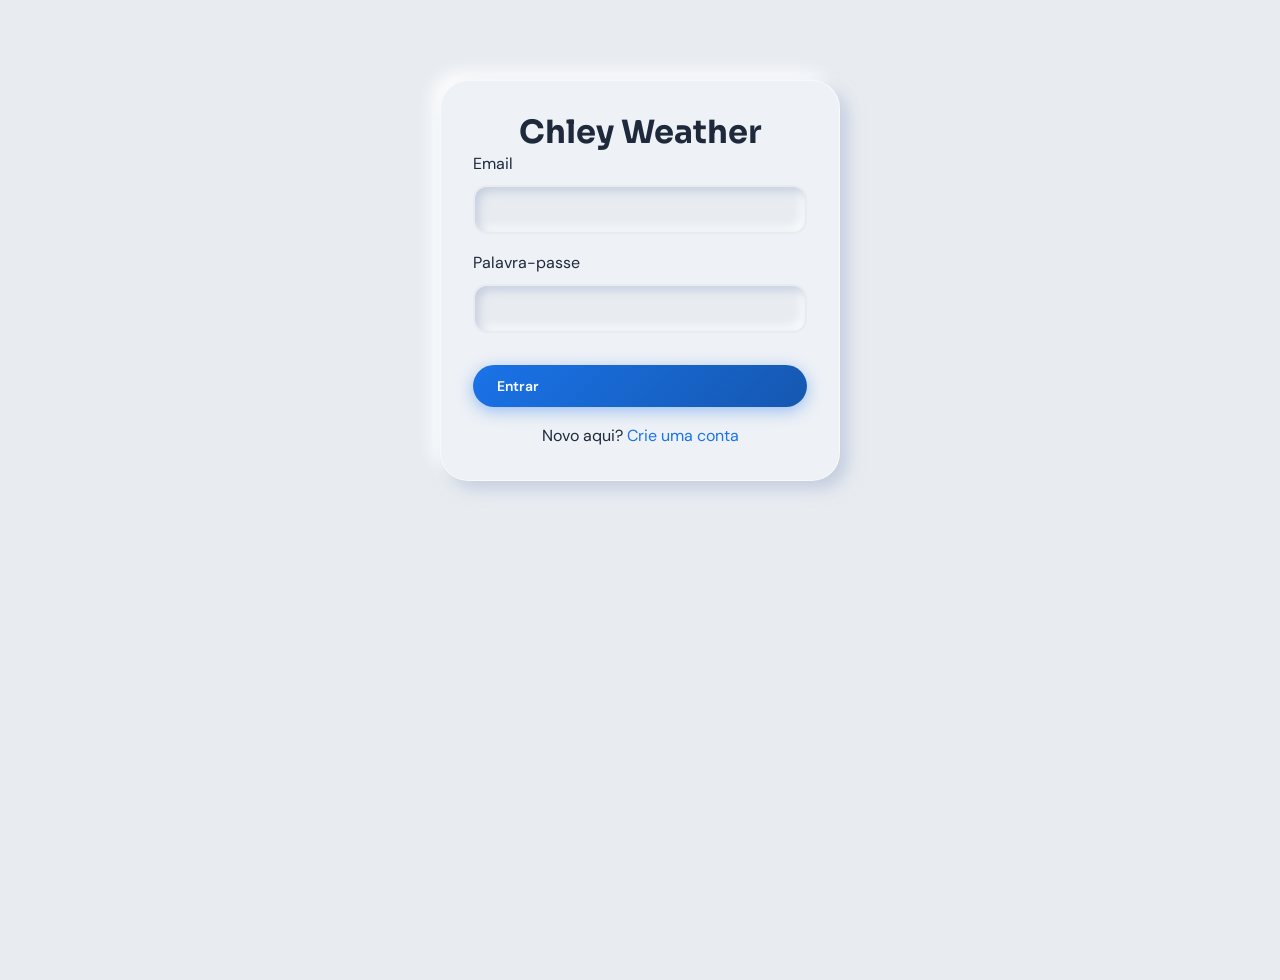
==== Frontend/index.html @ 893eeb81 "beliv" ====
<!DOCTYPE html>
<html lang="pt">
<head>
    <meta charset="UTF-8">
    <meta name="viewport" content="width=device-width, initial-scale=1.0">
    <title>Chley Weather - Login</title>
    <link rel="stylesheet" href="assets/css/variables.css">
    <link rel="stylesheet" href="assets/css/global.css">
    <link rel="stylesheet" href="assets/css/neumorphism.css">
</head>
<body>
    <div id="app" class="auth-page">
        <main class="auth-container">
            <div class="neu-card bounce-in" style="max-width: 400px; margin: 80px auto; padding: 2rem;">
                <h1 style="text-align: center;">Chley Weather</h1>
                <form id="login-form">
                    <div class="form-group">
                        <label>Email</label>
                        <input type="email" id="email" class="form-input" required>
                    </div>
                    <div class="form-group" style="margin-top: 1rem;">
                        <label>Palavra-passe</label>
                        <input type="password" id="password" class="form-input" required>
                    </div>
                    <button type="submit" class="btn btn-primary" style="width: 100%; margin-top: 2rem;">Entrar</button>
                </form>
                <p style="text-align: center; margin-top: 1rem;">
                    Novo aqui? <a href="pages/register.html">Crie uma conta</a>
                </p>
            </div>
        </main>
    </div>

    <script src="assets/js/storage.js"></script>
    <script src="assets/js/api.js"></script>
    <script src="assets/js/auth.js"></script>
    <script>
        document.getElementById('login-form').addEventListener('submit', async (e) => {
            e.preventDefault();
            const email = document.getElementById('email').value;
            const password = document.getElementById('password').value;
            // Aqui chama a lógica do auth.js que a Claude gerou
            const success = await Auth.login(email, password);
            if (success) window.location.href = 'pages/dashboard.html';
        });
    </script>
</body>
</html>
---- Frontend/assets/css/variables.css ----
/* ============================================================
   CSS Variables — Design Tokens
   weather-system/frontend/assets/css/variables.css
   ============================================================ */

:root {
  /* ── Brand ─────────────────────────────────────────────── */
  --primary:        #1a73e8;
  --primary-dark:   #1557b0;
  --primary-light:  #4a9eff;
  --accent:         #ff6d3b;
  --accent-dark:    #e85a28;
  --success:        #0ab577;
  --warning:        #f59e0b;
  --danger:         #ef4444;
  --info:           #06b6d4;

  /* ── Neutrals (Light Mode) ──────────────────────────────── */
  --bg-base:        #e8ecf1;
  --bg-card:        #eef1f6;
  --bg-surface:     #f4f6fa;
  --bg-elevated:    #ffffff;

  --text-primary:   #1e293b;
  --text-secondary: #64748b;
  --text-muted:     #94a3b8;
  --text-inverse:   #ffffff;

  --border:         rgba(255,255,255,0.6);
  --border-light:   rgba(0,0,0,0.06);

  /* ── Neomorphism Shadows (Light) ────────────────────────── */
  --shadow-neu-out: 
    8px 8px 16px rgba(174,185,211,0.6),
    -8px -8px 16px rgba(255,255,255,0.9);
  --shadow-neu-in:
    inset 4px 4px 10px rgba(174,185,211,0.6),
    inset -4px -4px 10px rgba(255,255,255,0.9);
  --shadow-neu-sm:
    4px 4px 8px rgba(174,185,211,0.5),
    -4px -4px 8px rgba(255,255,255,0.8);
  --shadow-card:
    0 4px 24px rgba(30,41,59,0.08),
    0 1px 4px rgba(30,41,59,0.04);
  --shadow-float:
    0 20px 60px rgba(30,41,59,0.15),
    0 4px 12px rgba(30,41,59,0.08);

  /* ── Typography ─────────────────────────────────────────── */
  --font-display: 'Sora', 'Segoe UI', sans-serif;
  --font-body:    'DM Sans', 'Segoe UI', sans-serif;
  --font-mono:    'JetBrains Mono', 'Fira Code', monospace;

  --text-xs:   0.75rem;
  --text-sm:   0.875rem;
  --text-base: 1rem;
  --text-lg:   1.125rem;
  --text-xl:   1.25rem;
  --text-2xl:  1.5rem;
  --text-3xl:  1.875rem;
  --text-4xl:  2.25rem;
  --text-5xl:  3rem;

  --weight-normal: 400;
  --weight-medium: 500;
  --weight-semibold: 600;
  --weight-bold: 700;

  /* ── Spacing ─────────────────────────────────────────────── */
  --space-1:  0.25rem;
  --space-2:  0.5rem;
  --space-3:  0.75rem;
  --space-4:  1rem;
  --space-5:  1.25rem;
  --space-6:  1.5rem;
  --space-8:  2rem;
  --space-10: 2.5rem;
  --space-12: 3rem;
  --space-16: 4rem;
  --space-20: 5rem;

  /* ── Radius ──────────────────────────────────────────────── */
  --radius-sm:  8px;
  --radius-md:  14px;
  --radius-lg:  20px;
  --radius-xl:  28px;
  --radius-2xl: 36px;
  --radius-full: 9999px;

  /* ── Layout ──────────────────────────────────────────────── */
  --sidebar-width: 260px;
  --navbar-height: 68px;
  --max-content:   1200px;

  /* ── Transitions ─────────────────────────────────────────── */
  --transition-fast:   all 0.15s ease;
  --transition-base:   all 0.25s ease;
  --transition-slow:   all 0.4s cubic-bezier(0.4,0,0.2,1);
  --transition-spring: all 0.5s cubic-bezier(0.34,1.56,0.64,1);

  /* ── Z-index ─────────────────────────────────────────────── */
  --z-below:    -1;
  --z-base:      0;
  --z-raised:   10;
  --z-dropdown: 100;
  --z-sticky:   200;
  --z-overlay:  300;
  --z-modal:    400;
  --z-toast:    500;
}

/* ── Dark Mode Overrides ──────────────────────────────────── */
[data-theme="dark"] {
  --bg-base:        #0f1724;
  --bg-card:        #151f2e;
  --bg-surface:     #1a2535;
  --bg-elevated:    #1e2d40;

  --text-primary:   #e2e8f0;
  --text-secondary: #94a3b8;
  --text-muted:     #64748b;

  --border:         rgba(255,255,255,0.08);
  --border-light:   rgba(255,255,255,0.04);

  --shadow-neu-out:
    8px 8px 16px rgba(0,0,0,0.4),
    -8px -8px 16px rgba(255,255,255,0.03);
  --shadow-neu-in:
    inset 4px 4px 10px rgba(0,0,0,0.4),
    inset -4px -4px 10px rgba(255,255,255,0.03);
  --shadow-neu-sm:
    4px 4px 8px rgba(0,0,0,0.35),
    -4px -4px 8px rgba(255,255,255,0.025);
  --shadow-card:
    0 4px 24px rgba(0,0,0,0.3),
    0 1px 4px rgba(0,0,0,0.2);
  --shadow-float:
    0 20px 60px rgba(0,0,0,0.5),
    0 4px 12px rgba(0,0,0,0.3);
}
---- Frontend/assets/css/global.css ----
/* ============================================================
   Global Styles
   weather-system/frontend/assets/css/global.css
   ============================================================ */

@import url('https://fonts.googleapis.com/css2?family=Sora:wght@400;500;600;700;800&family=DM+Sans:wght@400;500;600&display=swap');

/* ── Reset ────────────────────────────────────────────────── */
*, *::before, *::after { box-sizing: border-box; margin: 0; padding: 0; }

html {
  font-size: 16px;
  scroll-behavior: smooth;
  -webkit-text-size-adjust: 100%;
}

body {
  font-family: var(--font-body);
  font-size: var(--text-base);
  color: var(--text-primary);
  background-color: var(--bg-base);
  line-height: 1.6;
  min-height: 100vh;
  transition: background-color 0.3s ease, color 0.3s ease;
  overflow-x: hidden;
}

/* ── Typography ───────────────────────────────────────────── */
h1,h2,h3,h4,h5,h6 {
  font-family: var(--font-display);
  font-weight: var(--weight-bold);
  line-height: 1.2;
  color: var(--text-primary);
}

a { color: var(--primary); text-decoration: none; transition: var(--transition-fast); }
a:hover { color: var(--primary-dark); }

img { max-width: 100%; display: block; }

button { cursor: pointer; font-family: var(--font-body); border: none; background: none; }

input, select, textarea {
  font-family: var(--font-body);
  font-size: var(--text-base);
  color: var(--text-primary);
}

/* ── Layout ───────────────────────────────────────────────── */
.app-container {
  display: flex;
  min-height: 100vh;
}

.main-content {
  flex: 1;
  margin-left: var(--sidebar-width);
  padding-top: var(--navbar-height);
  transition: margin-left 0.3s ease;
  min-height: 100vh;
}

.main-content.sidebar-collapsed {
  margin-left: 72px;
}

.page-content {
  padding: var(--space-8);
  max-width: var(--max-content);
  margin: 0 auto;
}

/* ── Card ─────────────────────────────────────────────────── */
.card {
  background: var(--bg-card);
  border-radius: var(--radius-xl);
  padding: var(--space-6);
  box-shadow: var(--shadow-neu-out);
  border: 1px solid var(--border);
  transition: var(--transition-base);
}

.card:hover {
  transform: translateY(-2px);
  box-shadow: var(--shadow-float);
}

.card-flat {
  background: var(--bg-surface);
  border-radius: var(--radius-lg);
  padding: var(--space-6);
  border: 1px solid var(--border-light);
  box-shadow: var(--shadow-card);
}

/* ── Buttons ──────────────────────────────────────────────── */
.btn {
  display: inline-flex;
  align-items: center;
  gap: var(--space-2);
  padding: var(--space-3) var(--space-6);
  border-radius: var(--radius-full);
  font-size: var(--text-sm);
  font-weight: var(--weight-semibold);
  font-family: var(--font-body);
  border: none;
  cursor: pointer;
  transition: var(--transition-spring);
  text-decoration: none;
  white-space: nowrap;
  position: relative;
  overflow: hidden;
}

.btn::after {
  content: '';
  position: absolute;
  inset: 0;
  background: rgba(255,255,255,0);
  transition: background 0.2s;
}

.btn:hover::after { background: rgba(255,255,255,0.12); }

.btn-primary {
  background: linear-gradient(135deg, var(--primary), var(--primary-dark));
  color: #fff;
  box-shadow: 0 4px 16px rgba(26,115,232,0.4);
}
.btn-primary:hover {
  transform: translateY(-1px);
  box-shadow: 0 8px 24px rgba(26,115,232,0.5);
}

.btn-secondary {
  background: var(--bg-surface);
  color: var(--text-primary);
  box-shadow: var(--shadow-neu-sm);
}
.btn-secondary:hover { box-shadow: var(--shadow-neu-out); }

.btn-accent {
  background: linear-gradient(135deg, var(--accent), var(--accent-dark));
  color: #fff;
  box-shadow: 0 4px 16px rgba(255,109,59,0.4);
}

.btn-danger {
  background: linear-gradient(135deg, var(--danger), #c53030);
  color: #fff;
  box-shadow: 0 4px 12px rgba(239,68,68,0.4);
}

.btn-ghost {
  background: transparent;
  color: var(--text-secondary);
  padding: var(--space-2) var(--space-4);
}
.btn-ghost:hover { background: var(--border-light); color: var(--text-primary); }

.btn-sm { padding: var(--space-2) var(--space-4); font-size: var(--text-xs); }
.btn-lg { padding: var(--space-4) var(--space-8); font-size: var(--text-lg); }
.btn-icon { padding: var(--space-3); border-radius: var(--radius-full); aspect-ratio: 1; justify-content: center; }

.btn:disabled { opacity: 0.6; cursor: not-allowed; transform: none !important; }

/* ── Form Elements ────────────────────────────────────────── */
.form-group { display: flex; flex-direction: column; gap: var(--space-2); }

.form-label {
  font-size: var(--text-sm);
  font-weight: var(--weight-medium);
  color: var(--text-secondary);
}

.form-input {
  width: 100%;
  padding: var(--space-3) var(--space-4);
  border-radius: var(--radius-md);
  border: 2px solid transparent;
  background: var(--bg-base);
  color: var(--text-primary);
  font-size: var(--text-base);
  transition: var(--transition-base);
  box-shadow: var(--shadow-neu-in);
  outline: none;
}

.form-input:focus {
  border-color: var(--primary);
  box-shadow: var(--shadow-neu-in), 0 0 0 4px rgba(26,115,232,0.1);
}

.form-input::placeholder { color: var(--text-muted); }

.form-error {
  font-size: var(--text-xs);
  color: var(--danger);
  display: flex;
  align-items: center;
  gap: var(--space-1);
}

/* ── Badge ────────────────────────────────────────────────── */
.badge {
  display: inline-flex;
  align-items: center;
  padding: 2px var(--space-2);
  border-radius: var(--radius-full);
  font-size: var(--text-xs);
  font-weight: var(--weight-semibold);
}

.badge-primary { background: rgba(26,115,232,0.12); color: var(--primary); }
.badge-success { background: rgba(10,181,119,0.12); color: var(--success); }
.badge-warning { background: rgba(245,158,11,0.12); color: var(--warning); }
.badge-danger  { background: rgba(239, 68, 68,0.12); color: var(--danger);  }

/* ── Avatar ───────────────────────────────────────────────── */
.avatar {
  width: 40px; height: 40px;
  border-radius: var(--radius-full);
  background: linear-gradient(135deg, var(--primary), var(--accent));
  color: #fff;
  font-weight: var(--weight-bold);
  display: flex; align-items: center; justify-content: center;
  font-size: var(--text-sm);
  flex-shrink: 0;
  overflow: hidden;
}

.avatar img { width: 100%; height: 100%; object-fit: cover; }

/* ── Divider ──────────────────────────────────────────────── */
.divider {
  height: 1px;
  background: var(--border-light);
  margin: var(--space-4) 0;
}

/* ── Grid ─────────────────────────────────────────────────── */
.grid { display: grid; gap: var(--space-4); }
.grid-2 { grid-template-columns: repeat(2,1fr); }
.grid-3 { grid-template-columns: repeat(3,1fr); }
.grid-4 { grid-template-columns: repeat(4,1fr); }
.grid-auto { grid-template-columns: repeat(auto-fill, minmax(280px,1fr)); }

/* ── Utility ──────────────────────────────────────────────── */
.hidden   { display: none !important; }
.flex     { display: flex; }
.flex-col { flex-direction: column; }
.items-center  { align-items: center; }
.justify-between { justify-content: space-between; }
.gap-2 { gap: var(--space-2); }
.gap-4 { gap: var(--space-4); }
.text-center { text-align: center; }
.text-muted  { color: var(--text-muted); }
.text-sm     { font-size: var(--text-sm); }
.font-bold   { font-weight: var(--weight-bold); }
.w-full      { width: 100%; }
.mt-4  { margin-top: var(--space-4); }
.mb-4  { margin-bottom: var(--space-4); }
.mb-6  { margin-bottom: var(--space-6); }
.mb-8  { margin-bottom: var(--space-8); }
.p-4   { padding: var(--space-4); }
.p-6   { padding: var(--space-6); }

/* ── Toast notifications ──────────────────────────────────── */
#toast-container {
  position: fixed;
  bottom: var(--space-6);
  right: var(--space-6);
  z-index: var(--z-toast);
  display: flex;
  flex-direction: column;
  gap: var(--space-3);
  pointer-events: none;
}

.toast {
  background: var(--bg-elevated);
  border-radius: var(--radius-lg);
  padding: var(--space-4) var(--space-5);
  box-shadow: var(--shadow-float);
  border-left: 4px solid var(--primary);
  display: flex;
  align-items: center;
  gap: var(--space-3);
  min-width: 280px;
  max-width: 400px;
  pointer-events: all;
  animation: slideInRight 0.3s ease, fadeOut 0.4s ease 2.8s forwards;
  font-size: var(--text-sm);
}

.toast.toast-success { border-color: var(--success); }
.toast.toast-error   { border-color: var(--danger); }
.toast.toast-warning { border-color: var(--warning); }
.toast-icon { font-size: 1.25rem; flex-shrink: 0; }

/* ── Page Header ──────────────────────────────────────────── */
.page-header {
  margin-bottom: var(--space-8);
}

.page-header h1 {
  font-size: var(--text-3xl);
  font-weight: 800;
  background: linear-gradient(135deg, var(--primary), var(--accent));
  -webkit-background-clip: text;
  -webkit-text-fill-color: transparent;
  background-clip: text;
}

.page-header p {
  color: var(--text-secondary);
  margin-top: var(--space-2);
}

/* ── Scrollbar ────────────────────────────────────────────── */
::-webkit-scrollbar { width: 6px; height: 6px; }
::-webkit-scrollbar-track { background: transparent; }
::-webkit-scrollbar-thumb { background: var(--text-muted); border-radius: var(--radius-full); }
::-webkit-scrollbar-thumb:hover { background: var(--text-secondary); }
---- Frontend/assets/css/neumorphism.css ----
/* ============================================================
   Neumorphism UI Components
   weather-system/frontend/assets/css/neumorphism.css
   ============================================================ */

/* ── Neu Card ─────────────────────────────────────────────── */
.neu-card {
  background: var(--bg-card);
  border-radius: var(--radius-xl);
  box-shadow: var(--shadow-neu-out);
  border: 1px solid var(--border);
  transition: var(--transition-base);
}

.neu-card:hover {
  box-shadow:
    12px 12px 24px rgba(174,185,211,0.7),
    -12px -12px 24px rgba(255,255,255,0.95);
}

[data-theme="dark"] .neu-card:hover {
  box-shadow:
    12px 12px 24px rgba(0,0,0,0.5),
    -12px -12px 24px rgba(255,255,255,0.04);
}

/* ── Neu Inset ────────────────────────────────────────────── */
.neu-inset {
  background: var(--bg-base);
  border-radius: var(--radius-md);
  box-shadow: var(--shadow-neu-in);
  border: 1px solid var(--border-light);
}

/* ── Neu Button ───────────────────────────────────────────── */
.neu-btn {
  background: var(--bg-card);
  border-radius: var(--radius-full);
  box-shadow: var(--shadow-neu-out);
  border: 1px solid var(--border);
  padding: var(--space-3) var(--space-6);
  color: var(--text-primary);
  font-weight: var(--weight-semibold);
  font-size: var(--text-sm);
  transition: var(--transition-base);
  cursor: pointer;
  font-family: var(--font-body);
}

.neu-btn:hover {
  box-shadow: var(--shadow-neu-in);
  transform: scale(0.98);
}

.neu-btn:active {
  box-shadow: var(--shadow-neu-in);
  transform: scale(0.96);
}

/* ── Neu Icon Button ──────────────────────────────────────── */
.neu-icon-btn {
  width: 44px; height: 44px;
  border-radius: var(--radius-full);
  background: var(--bg-card);
  box-shadow: var(--shadow-neu-sm);
  border: 1px solid var(--border);
  display: flex;
  align-items: center;
  justify-content: center;
  cursor: pointer;
  color: var(--text-secondary);
  transition: var(--transition-base);
  font-size: 1.1rem;
}

.neu-icon-btn:hover {
  color: var(--primary);
  box-shadow: var(--shadow-neu-out);
}

.neu-icon-btn:active {
  box-shadow: var(--shadow-neu-in);
  transform: scale(0.95);
}

.neu-icon-btn.active {
  box-shadow: var(--shadow-neu-in);
  color: var(--primary);
}

/* ── Neu Toggle ───────────────────────────────────────────── */
.neu-toggle {
  position: relative;
  display: inline-block;
  width: 52px;
  height: 28px;
}

.neu-toggle input { display: none; }

.neu-toggle-slider {
  position: absolute;
  inset: 0;
  background: var(--bg-base);
  border-radius: var(--radius-full);
  box-shadow: var(--shadow-neu-in);
  cursor: pointer;
  transition: var(--transition-base);
}

.neu-toggle-slider::after {
  content: '';
  position: absolute;
  width: 20px; height: 20px;
  top: 4px; left: 4px;
  border-radius: 50%;
  background: var(--text-muted);
  box-shadow: var(--shadow-neu-sm);
  transition: var(--transition-spring);
}

.neu-toggle input:checked + .neu-toggle-slider::after {
  transform: translateX(24px);
  background: var(--primary);
}

/* ── Neu Progress ─────────────────────────────────────────── */
.neu-progress {
  height: 8px;
  border-radius: var(--radius-full);
  background: var(--bg-base);
  box-shadow: var(--shadow-neu-in);
  overflow: hidden;
}

.neu-progress-bar {
  height: 100%;
  border-radius: var(--radius-full);
  background: linear-gradient(90deg, var(--primary), var(--accent));
  transition: width 0.6s cubic-bezier(0.4,0,0.2,1);
}

/* ── Neu Tab ──────────────────────────────────────────────── */
.neu-tabs {
  display: flex;
  gap: var(--space-1);
  background: var(--bg-base);
  border-radius: var(--radius-full);
  padding: 4px;
  box-shadow: var(--shadow-neu-in);
}

.neu-tab {
  flex: 1;
  padding: var(--space-2) var(--space-4);
  border-radius: var(--radius-full);
  font-size: var(--text-sm);
  font-weight: var(--weight-medium);
  color: var(--text-muted);
  cursor: pointer;
  transition: var(--transition-base);
  text-align: center;
  border: none;
  background: none;
  font-family: var(--font-body);
}

.neu-tab.active {
  background: var(--bg-card);
  color: var(--primary);
  box-shadow: var(--shadow-neu-sm);
  font-weight: var(--weight-semibold);
}

/* ── Neu Stat Card ────────────────────────────────────────── */
.neu-stat-card {
  background: var(--bg-card);
  border-radius: var(--radius-xl);
  padding: var(--space-5);
  box-shadow: var(--shadow-neu-out);
  border: 1px solid var(--border);
  display: flex;
  flex-direction: column;
  gap: var(--space-3);
}

.neu-stat-icon {
  width: 48px; height: 48px;
  border-radius: var(--radius-lg);
  display: flex;
  align-items: center;
  justify-content: center;
  font-size: 1.4rem;
  box-shadow: var(--shadow-neu-out);
  background: var(--bg-card);
}

.neu-stat-value {
  font-family: var(--font-display);
  font-size: var(--text-3xl);
  font-weight: 800;
  color: var(--text-primary);
  line-height: 1;
}

.neu-stat-label {
  font-size: var(--text-sm);
  color: var(--text-muted);
  font-weight: var(--weight-medium);
}

/* ── Weather Card Main ────────────────────────────────────── */
.weather-hero {
  background: linear-gradient(135deg, var(--primary) 0%, #6366f1 50%, var(--accent) 100%);
  background-size: 200% 200%;
  animation: gradientShift 8s ease infinite;
  border-radius: var(--radius-2xl);
  padding: var(--space-8);
  color: #fff;
  position: relative;
  overflow: hidden;
  box-shadow: 0 8px 40px rgba(26,115,232,0.4);
}

.weather-hero::before {
  content: '';
  position: absolute;
  top: -60px; right: -60px;
  width: 200px; height: 200px;
  border-radius: 50%;
  background: rgba(255,255,255,0.08);
}

.weather-hero::after {
  content: '';
  position: absolute;
  bottom: -40px; left: -40px;
  width: 150px; height: 150px;
  border-radius: 50%;
  background: rgba(255,255,255,0.06);
}

.weather-hero-temp {
  font-family: var(--font-display);
  font-size: clamp(3.5rem, 8vw, 6rem);
  font-weight: 800;
  line-height: 1;
  text-shadow: 0 2px 12px rgba(0,0,0,0.15);
}

.weather-hero-icon {
  font-size: clamp(4rem, 10vw, 8rem);
  text-shadow: 0 4px 16px rgba(0,0,0,0.2);
}

/* ── Forecast Strip ───────────────────────────────────────── */
.forecast-strip {
  display: flex;
  gap: var(--space-3);
  overflow-x: auto;
  padding-bottom: var(--space-2);
  scrollbar-width: none;
}
.forecast-strip::-webkit-scrollbar { display: none; }

.forecast-item {
  flex-shrink: 0;
  background: var(--bg-card);
  border-radius: var(--radius-lg);
  padding: var(--space-4) var(--space-5);
  box-shadow: var(--shadow-neu-sm);
  border: 1px solid var(--border);
  text-align: center;
  min-width: 90px;
  transition: var(--transition-base);
  cursor: pointer;
}

.forecast-item:hover,
.forecast-item.active {
  box-shadow: var(--shadow-neu-out);
  transform: translateY(-3px);
}

.forecast-item.active {
  border-color: var(--primary);
  background: rgba(26,115,232,0.08);
}
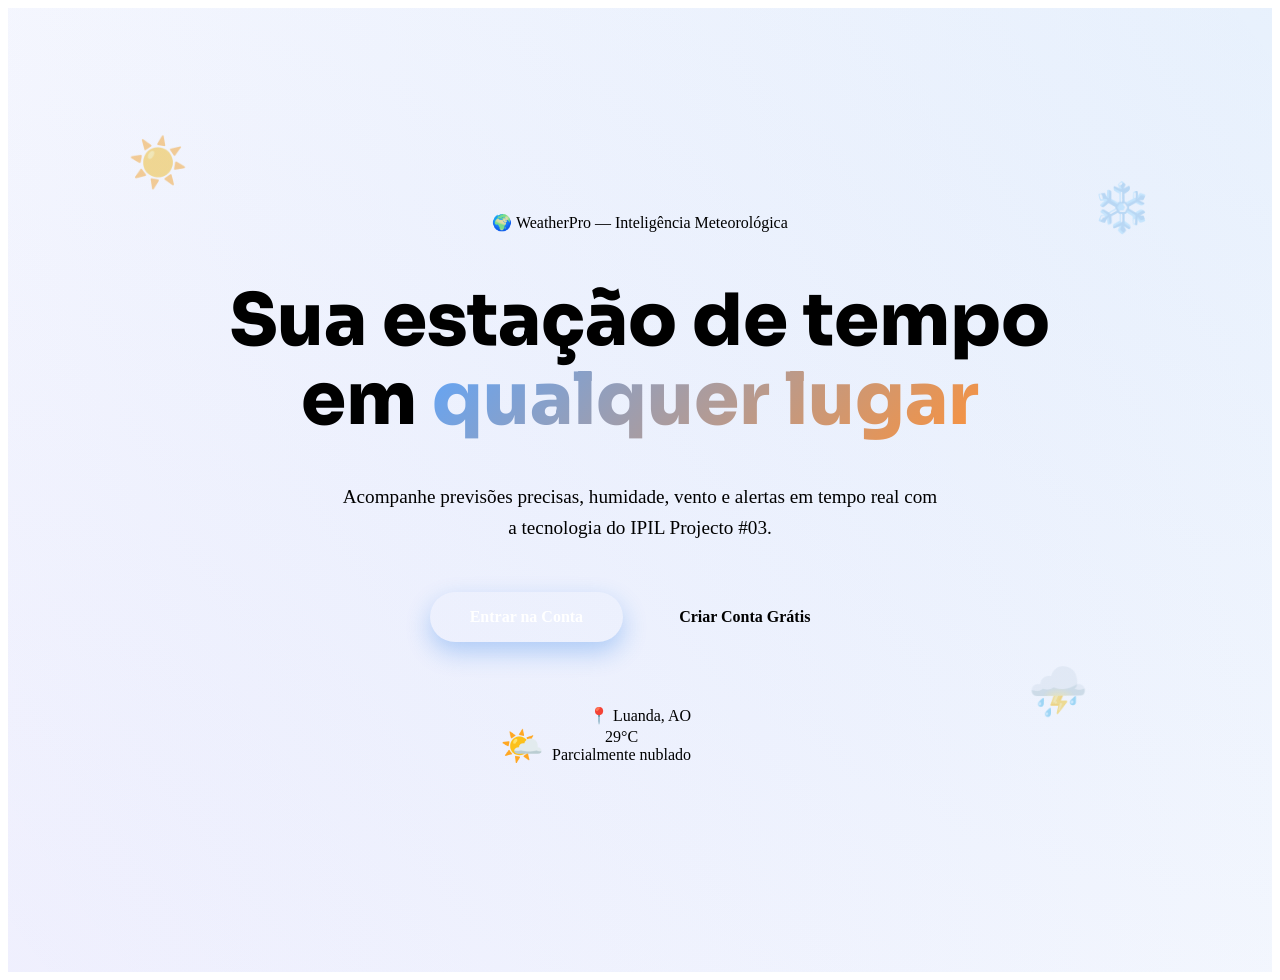
==== commit 259bc570: "beliv" ====
--- a/Frontend/index.html
+++ b/Frontend/index.html
@@ -1,48 +1,135 @@
 <!DOCTYPE html>
-<html lang="pt">
+<html lang="pt" data-theme="light">
 <head>
-    <meta charset="UTF-8">
-    <meta name="viewport" content="width=device-width, initial-scale=1.0">
-    <title>Chley Weather - Login</title>
-    <link rel="stylesheet" href="assets/css/variables.css">
-    <link rel="stylesheet" href="assets/css/global.css">
-    <link rel="stylesheet" href="assets/css/neumorphism.css">
+  <meta charset="UTF-8">
+  <meta name="viewport" content="width=device-width, initial-scale=1.0">
+  <title>WeatherPro — O Clima em Tempo Real</title>
+  <link rel="icon" href="data:image/svg+xml,<svg xmlns='http://www.w3.org/2000/svg' viewBox='0 0 100 100'><text y='.9em' font-size='90'>🌤️</text></svg>">
+  
+  <link rel="preconnect" href="https://fonts.googleapis.com">
+  <link href="https://fonts.googleapis.com/css2?family=Sora:wght@400;600;800&family=DM+Sans:wght@400;500;700&display=swap" rel="stylesheet">
+  
+  <link rel="stylesheet" href="../assets/css/variables.css">
+  <link rel="stylesheet" href="../assets/css/global.css">
+  <link rel="stylesheet" href="../assets/css/animations.css">
+  <link rel="stylesheet" href="../assets/css/neumorphism.css">
+
+  <style>
+    /* Hero Section */
+    .hero {
+      min-height: 100vh;
+      display: flex;
+      flex-direction: column;
+      align-items: center;
+      justify-content: center;
+      text-align: center;
+      padding: 2rem;
+      background: radial-gradient(circle at top right, rgba(26,115,232,0.1), transparent),
+                  radial-gradient(circle at bottom left, rgba(99,102,241,0.1), transparent);
+    }
+
+    .hero-title {
+      font-family: 'Sora', sans-serif;
+      font-size: clamp(2.5rem, 6vw, 4.5rem);
+      font-weight: 800;
+      line-height: 1.1;
+      margin-bottom: 1.5rem;
+      color: var(--text-primary);
+    }
+
+    .hero-title span {
+      background: linear-gradient(135deg, #60a5fa, #fb923c);
+      -webkit-background-clip: text;
+      -webkit-text-fill-color: transparent;
+    }
+
+    .hero-desc {
+      max-width: 600px;
+      font-size: 1.2rem;
+      color: var(--text-secondary);
+      margin-bottom: 3rem;
+      line-height: 1.6;
+    }
+
+    .nav-buttons {
+      display: flex;
+      gap: 1rem;
+      flex-wrap: wrap;
+      justify-content: center;
+    }
+
+    /* Estilo do botão seguindo o padrão do login */
+    .btn-primary {
+      background: linear-gradient(135deg, var(--primary), #6366f1);
+      color: #fff;
+      padding: 1rem 2.5rem;
+      border-radius: 999px;
+      font-weight: 700;
+      text-decoration: none;
+      box-shadow: 0 10px 25px rgba(26,115,232,0.3);
+      transition: all 0.3s ease;
+    }
+
+    .btn-secondary {
+      background: var(--bg-card);
+      color: var(--text-primary);
+      padding: 1rem 2.5rem;
+      border-radius: 999px;
+      font-weight: 700;
+      text-decoration: none;
+      border: 1px solid var(--border);
+      transition: all 0.3s ease;
+    }
+
+    .btn-primary:hover { transform: translateY(-3px); box-shadow: 0 15px 30px rgba(26,115,232,0.4); }
+    .btn-secondary:hover { background: var(--bg-hover); }
+
+    /* Floating Icons */
+    .float-icon {
+      position: absolute;
+      font-size: 3rem;
+      z-index: -1;
+      opacity: 0.5;
+      animation: float 6s ease-in-out infinite;
+    }
+  </style>
 </head>
 <body>
-    <div id="app" class="auth-page">
-        <main class="auth-container">
-            <div class="neu-card bounce-in" style="max-width: 400px; margin: 80px auto; padding: 2rem;">
-                <h1 style="text-align: center;">Chley Weather</h1>
-                <form id="login-form">
-                    <div class="form-group">
-                        <label>Email</label>
-                        <input type="email" id="email" class="form-input" required>
-                    </div>
-                    <div class="form-group" style="margin-top: 1rem;">
-                        <label>Palavra-passe</label>
-                        <input type="password" id="password" class="form-input" required>
-                    </div>
-                    <button type="submit" class="btn btn-primary" style="width: 100%; margin-top: 2rem;">Entrar</button>
-                </form>
-                <p style="text-align: center; margin-top: 1rem;">
-                    Novo aqui? <a href="pages/register.html">Crie uma conta</a>
-                </p>
-            </div>
-        </main>
+  
+  <main class="hero">
+    <!-- Ícones Decorativos -->
+    <div class="float-icon" style="top: 15%; left: 10%;">☀️</div>
+    <div class="float-icon" style="bottom: 20%; right: 15%; animation-delay: 2s;">⛈️</div>
+    <div class="float-icon" style="top: 20%; right: 10%; animation-delay: 4s;">❄️</div>
+
+    <div class="auth-brand-badge">🌍 WeatherPro — Inteligência Meteorológica</div>
+    
+    <h1 class="hero-title">
+      Sua estação de tempo<br>em <span>qualquer lugar</span>
+    </h1>
+    
+    <p class="hero-desc">
+      Acompanhe previsões precisas, humidade, vento e alertas em tempo real com a tecnologia do IPIL Projecto #03.
+    </p>
+
+    <div class="nav-buttons">
+      <a href="./pages/login.html" class="btn-primary">Entrar na Conta</a>
+      <a href="./pages/register.html" class="btn-secondary">Criar Conta Grátis</a>
     </div>
 
-    <script src="assets/js/storage.js"></script>
-    <script src="assets/js/api.js"></script>
-    <script src="assets/js/auth.js"></script>
-    <script>
-        document.getElementById('login-form').addEventListener('submit', async (e) => {
-            e.preventDefault();
-            const email = document.getElementById('email').value;
-            const password = document.getElementById('password').value;
-            // Aqui chama a lógica do auth.js que a Claude gerou
-            const success = await Auth.login(email, password);
-            if (success) window.location.href = 'pages/dashboard.html';
-        });
-    </script>
+    <!-- Preview Widget -->
+    <div class="auth-weather-widget" style="position: relative; margin-top: 4rem; width: 280px; bottom: 0; right: 0;">
+      <div class="auth-weather-widget-city">📍 Luanda, AO</div>
+      <div style="display:flex;align-items:center;gap:.5rem;">
+        <span style="font-size:2.2rem;">🌤️</span>
+        <div>
+          <div class="auth-weather-widget-temp">29°C</div>
+          <div class="auth-weather-widget-desc">Parcialmente nublado</div>
+        </div>
+      </div>
+    </div>
+  </main>
+
+  <script src="../assets/js/theme.js"></script>
 </body>
 </html>
